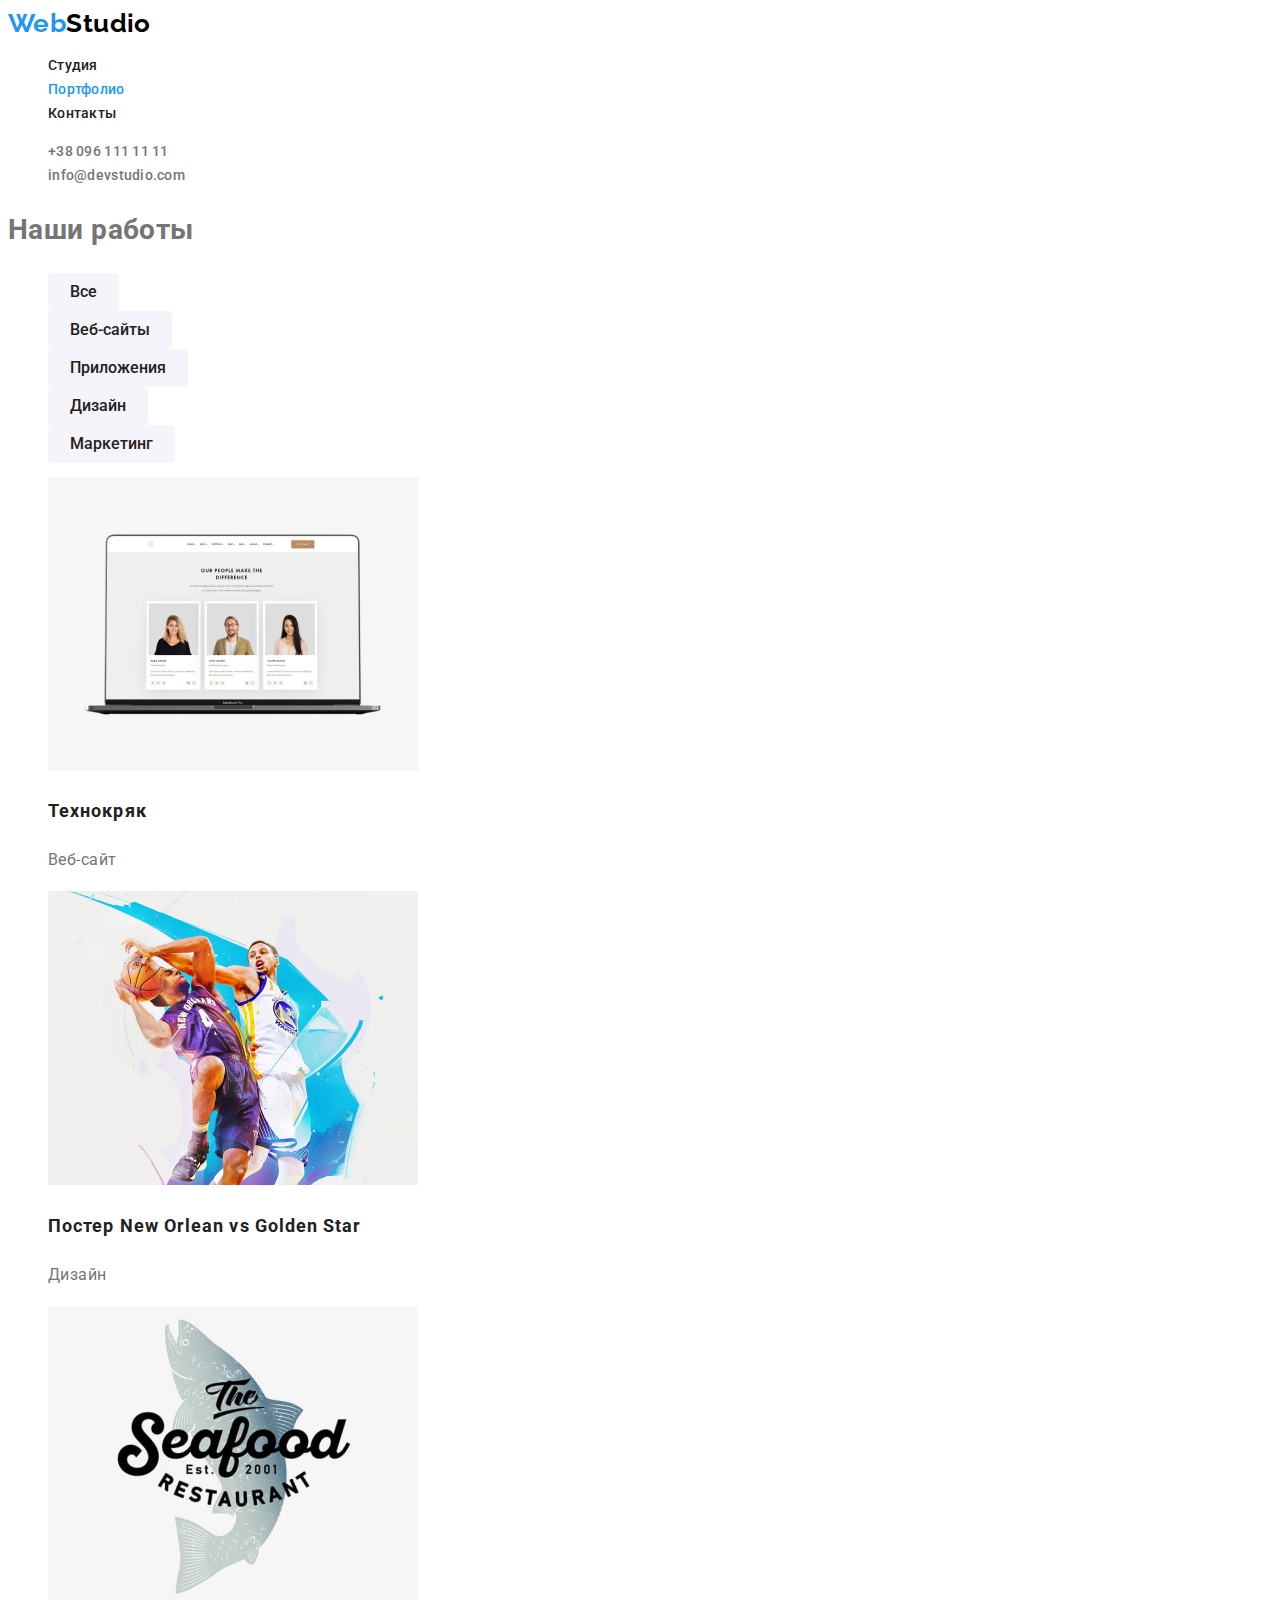
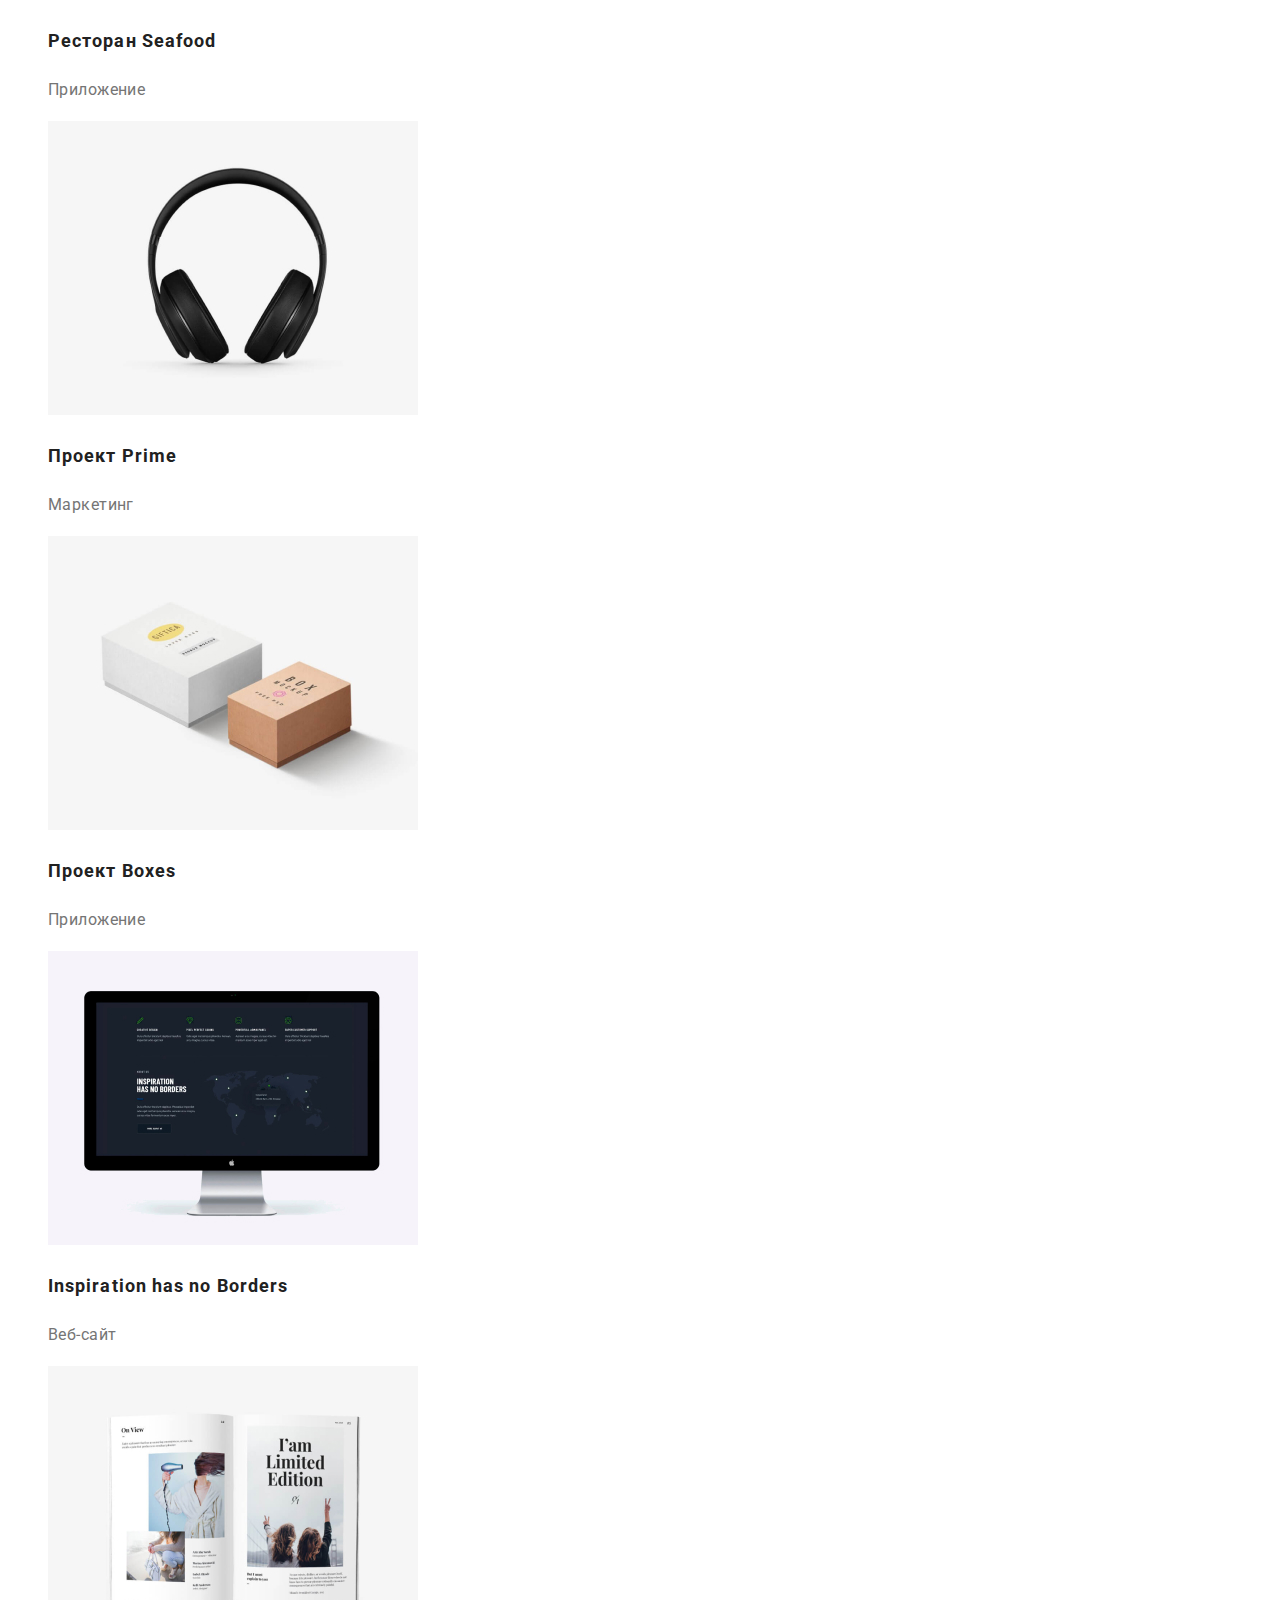
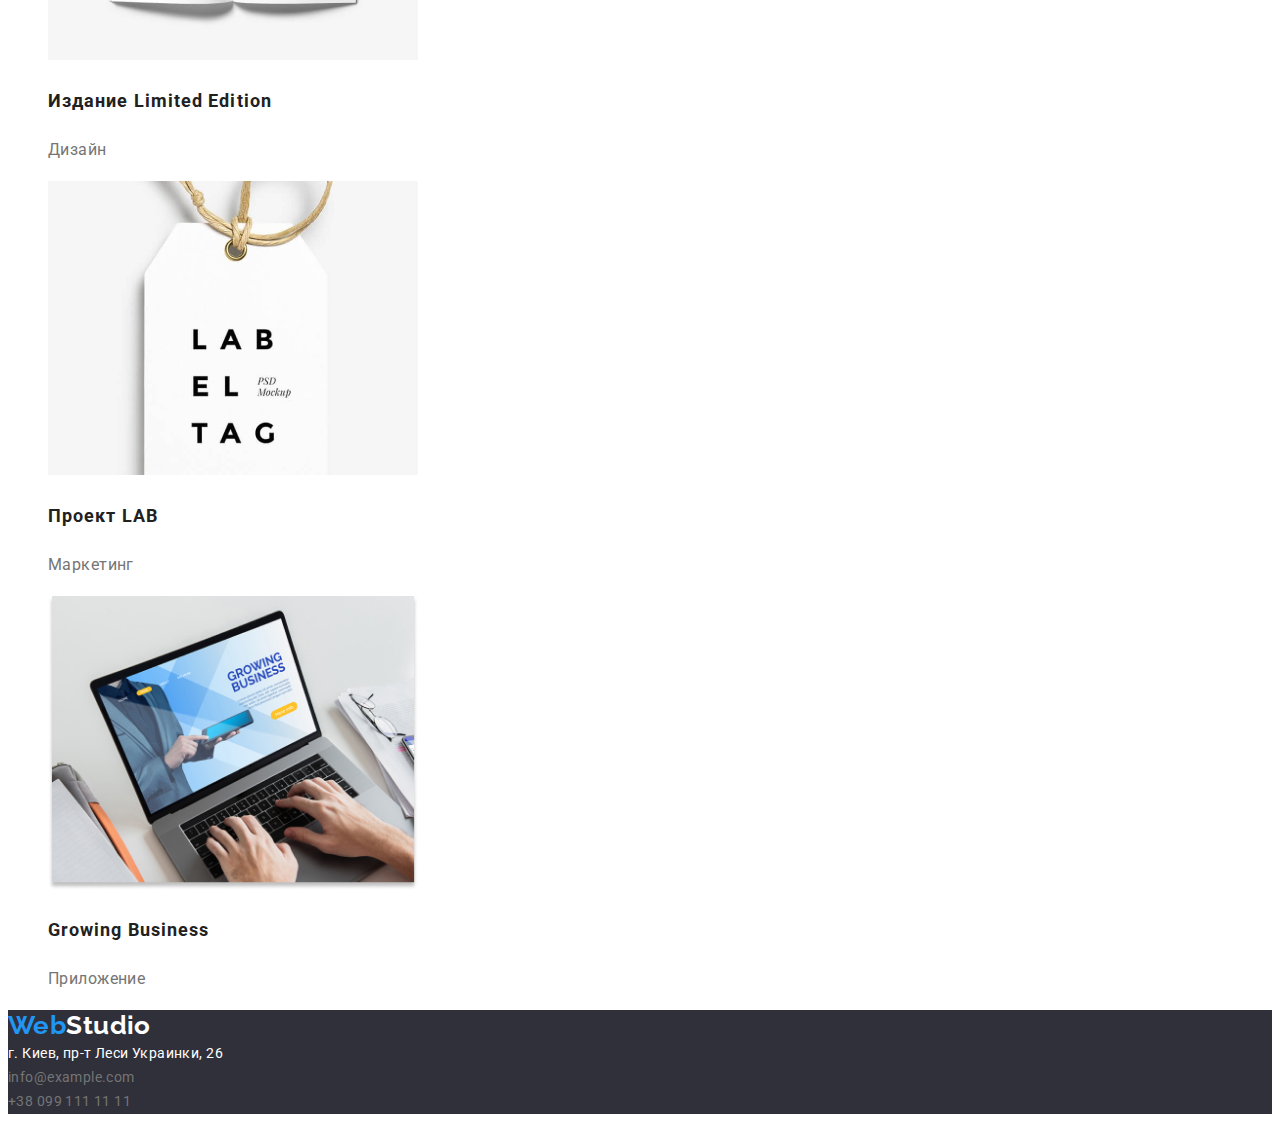
==== portfolio.html @ 56d56ceb "first step  - clon from goit-maarkup-hw-02" ====
<!DOCTYPE html>
<html lang="ru">
<head>
    <meta charset="UTF-8">
    <meta name="viewport" content="width=device-width, initial-scale=1.0">
    <title>Портфолио</title>
    <link rel="preconnect" href="https://fonts.gstatic.com">
    <link href="https://fonts.googleapis.com/css2?family=Raleway:wght@700&family=Roboto:wght@400;500;700;900&display=swap" rel="stylesheet">
    <link rel="stylesheet" href="./css/styles.css">

<body>
    <header>
        <nav>
            <a class="logo" href="./index.html"><span class='accent'>Web</span>Studio</a>
            <ul class="site-nav list">
                <li><a class="link" href="./index.html">Студия</a></li>
                <li><a class="link current" href="./portfolio.html">Портфолио</a></li>
                <li><a class="link" href="">Контакты</a></li>
            </ul>
        </nav>
        <ul class="address list">
            <li><a class="link" href="tel:+380961111111">+38 096 111 11 11</a></li>
            <li><a class="link" href="mailto:info@devstudio.com">info@devstudio.com</a></li>
        </ul>
    </header>

    <main>
        <section>
            <h1>Наши работы</h1>
            <ul class="list">
                <li><button type="button" , class="our-works-button">Все</button></li>
                <li><button type="button" , class="our-works-button">Веб-сайты</button></li>
                <li><button type="button" , class="our-works-button">Приложения</button></li>
                <li><button type="button" , class="our-works-button">Дизайн</button></li>
                <li><button type="button" , class="our-works-button">Маркетинг</button></li>
            </ul>
            <ul class="list">
                <li>
                    <img src="./images/portfolio/img.jpg" width="370" height="294"
                        alt="заглавная страница сайта с тремя фотографиями">
                    <h2 class="list-title">Технокряк</h2>
                    <p class="list-description">Веб-сайт</p>
                </li>
                <li>
                    <img src="./images/portfolio/img-1.jpg" width="370" height="294" alt="фото двух волейболистов">
                    <h2 class="list-title">Постер New Orlean vs Golden Star</h2>
                    <p class="list-description">Дизайн</p>
                </li>
                <li>
                    <img src="./images/portfolio/img-2.jpg" width="370" height="294" alt="Логотип ресторана ">
                    <h2 class="list-title">Ресторан Seafood</h2>
                    <p class="list-description">Приложение</p>
                </li>
                <li>
                    <img src="./images/portfolio/img-3.jpg" width="370" height="294" alt="Фотография наушников">
                    <h2 class="list-title">Проект Prime</h2>
                    <p class="list-description">Маркетинг</p>
                </li>
                <li>
                    <img src="./images/portfolio/img-4.jpg" width="370" height="294" alt="Две картонные коробки">
                    <h2 class="list-title">Проект Boxes</h2>
                    <p class="list-description">Приложение</p>
                </li>
                <li>
                    <img src="./images/portfolio/img-5.jpg" width="370" height="294" alt="Монитор с изображением карты">
                    <h2 class="list-title">Inspiration has no Borders</h2>
                    <p class="list-description">Веб-сайт</p>
                </li>
                <li>
                    <img src="./images/portfolio/img-6.jpg" width="370" height="294" alt="Фотография разворота журнала">
                    <h2 class="list-title">Издание Limited Edition</h2>
                    <p class="list-description">Дизайн</p>
                </li>
                <li>
                    <img src="./images/portfolio/img-7.jpg" width="370" height="294" alt="лейбл на шнурке">
                    <h2 class="list-title">Проект LAB</h2>
                    <p class="list-description">Маркетинг</p>
                </li>
                <li>
                    <img src="./images/portfolio/img-8.jpg" width="370" height="294" alt="фотография открытого ноутбука">
                    <h2 class="list-title">Growing Business</h2>
                    <p class="list-description">Приложение</p>
                </li>
        
            </ul>
        </section>
    </main>
    <footer class='footer'>
        <a class='logo' href="./index.html"><span class='accent'>Web</span>Studio</a>
        <address class='address list'>
            <li class='street'>г. Киев, пр-т Леси Украинки, 26</li>
            <li>info@example.com</li>
            <li>+38 099 111 11 11</li>
        </address>
    </footer>

</body>
</html>
---- css/styles.css ----
:root {
  --primary-text-color: #757575;
  --title-text-color: #212121;
  --accent-color: #2196f3;
  --logo-color: #000000;
  --alternative-color: #ffffff;
  --adress-footer-color: rgb (255, 255, 255, 0.6);
  --primary-bg-color: #ffffff;
  --accent-bg-color: #f5f4fa;
  --alternative-bg-color: #2f303a;
}
body {
  background-color: var(--primary-bg-color);
  color: var(--primary-text-color);
  font-size: 14px;
  line-height: 1.71;
  font-family: Roboto, sans-serif;
  letter-spacing: 0.03em;
}
.logo {
  color: var(--logo-color);
  font-family: Raleway, cursive;
  font-weight: 700;
  font-size: 26px;
  line-height: 1.19;
  text-decoration: none;
}
.accent {
  color: var(--accent-color);
}
/* отключаю стили списков*/
.list {
  list-style: none;
}

/* ----header---- */
.link {
  text-decoration: none;
}
.site-nav .link,
.address .link {
  color: var(--title-text-color);

  font-weight: 500;
  font-size: 14px;
  line-height: 1.14;
  letter-spacing: 0.02em;
}
.address .link {
  color: var(--primary-text-color);
}

.link:hover,
.link:focus,
.site-nav .link.current {
  color: var(--accent-color);
}
/* ----end header---- */

/*------hero----------*/
.hero {
  background-color: var(--alternative-bg-color);
}

.hero-h1 {
  color: var(--alternative-color);

  font-family: Roboto;
  font-weight: 900;
  font-size: 44px;
  line-height: 1.36;
  text-align: center;
  letter-spacing: 0.06em;
  text-transform: uppercase;
}
.button {
  background-color: var(--accent-color);
  color: var(--alternative-color);
  border: none;
  border-radius: 4px;
  padding: 10px 32px;
  font-weight: 700;
  font-size: 16px;
  line-height: 1.87;
  display: flex;
  align-items: center;
  text-align: center;
  letter-spacing: 0.06em;
}

/*------end hero------*/

/*------section-------*/
.section {
  background-color: var(--primary-bg-color);
}
.section-h2 {
  color: var(--title-text-color);

  font-weight: 700;
  font-size: 36px;
  line-height: 1.17;
  text-align: center;
}

/*------end section---*/

/*---features-list----*/

.features-list {
  color: var(--title-text-color);

  font-weight: 700;
  font-size: 14px;
  line-height: 1.14;
  text-transform: uppercase;
}

/*--end features-list-*/

/*--------teams-------*/

.teams-list {
  color: var(--title-text-color);

  font-weight: 500;
  font-size: 16px;
  line-height: 1.19;
  text-align: center;
}

/*------end teams-----*/

.footer {
  background-color: var(--alternative-bg-color);
}

.footer .logo {
  color: var(--alternative-color);
}

.footer .address {
  color: var(--adress-footer-color);
  font-style: normal;
  font-weight: 400;
}
.street {
  color: var(--alternative-color);
}

/*------styles for portfolio-------------*/

.list-title {
  color: var(--title-text-color);

  font-size: 18px;
  line-height: 2;
  letter-spacing: 0.06em;
}
.list-description {
  font-size: 16px;
  line-height: 1.875;
}

.our-works-button {
  background-color: var(--accent-bg-color);
  color: var(--title-text-color);
  border: none;
  border-radius: 4px;
  padding: 6px 22px;
  font-family: Roboto, sans-serif;
  font-weight: 500;
  font-size: 16px;
  line-height: 1.62;

  text-align: center;
}
.our-works-button:hover,
.our-works-button:focus {
  background-color: var(--accent-color);
  color: var(--alternative-color);
}
/*------end styles for portfolio-------------*/
/* цвет текста #757575
    цвет заголовков #212121
    синий цвет выделенных заголовков
        лого, кнопок #2196F3
    цвет лого #000000
    цвет белого текста и белого фона #FFFFFF
    цвет серого фона для кнопок и сектора #F5F4FA
    цвет фона футтера #2F303A
    цвет адреса в футере #FFFFFF 60%
    */ ;
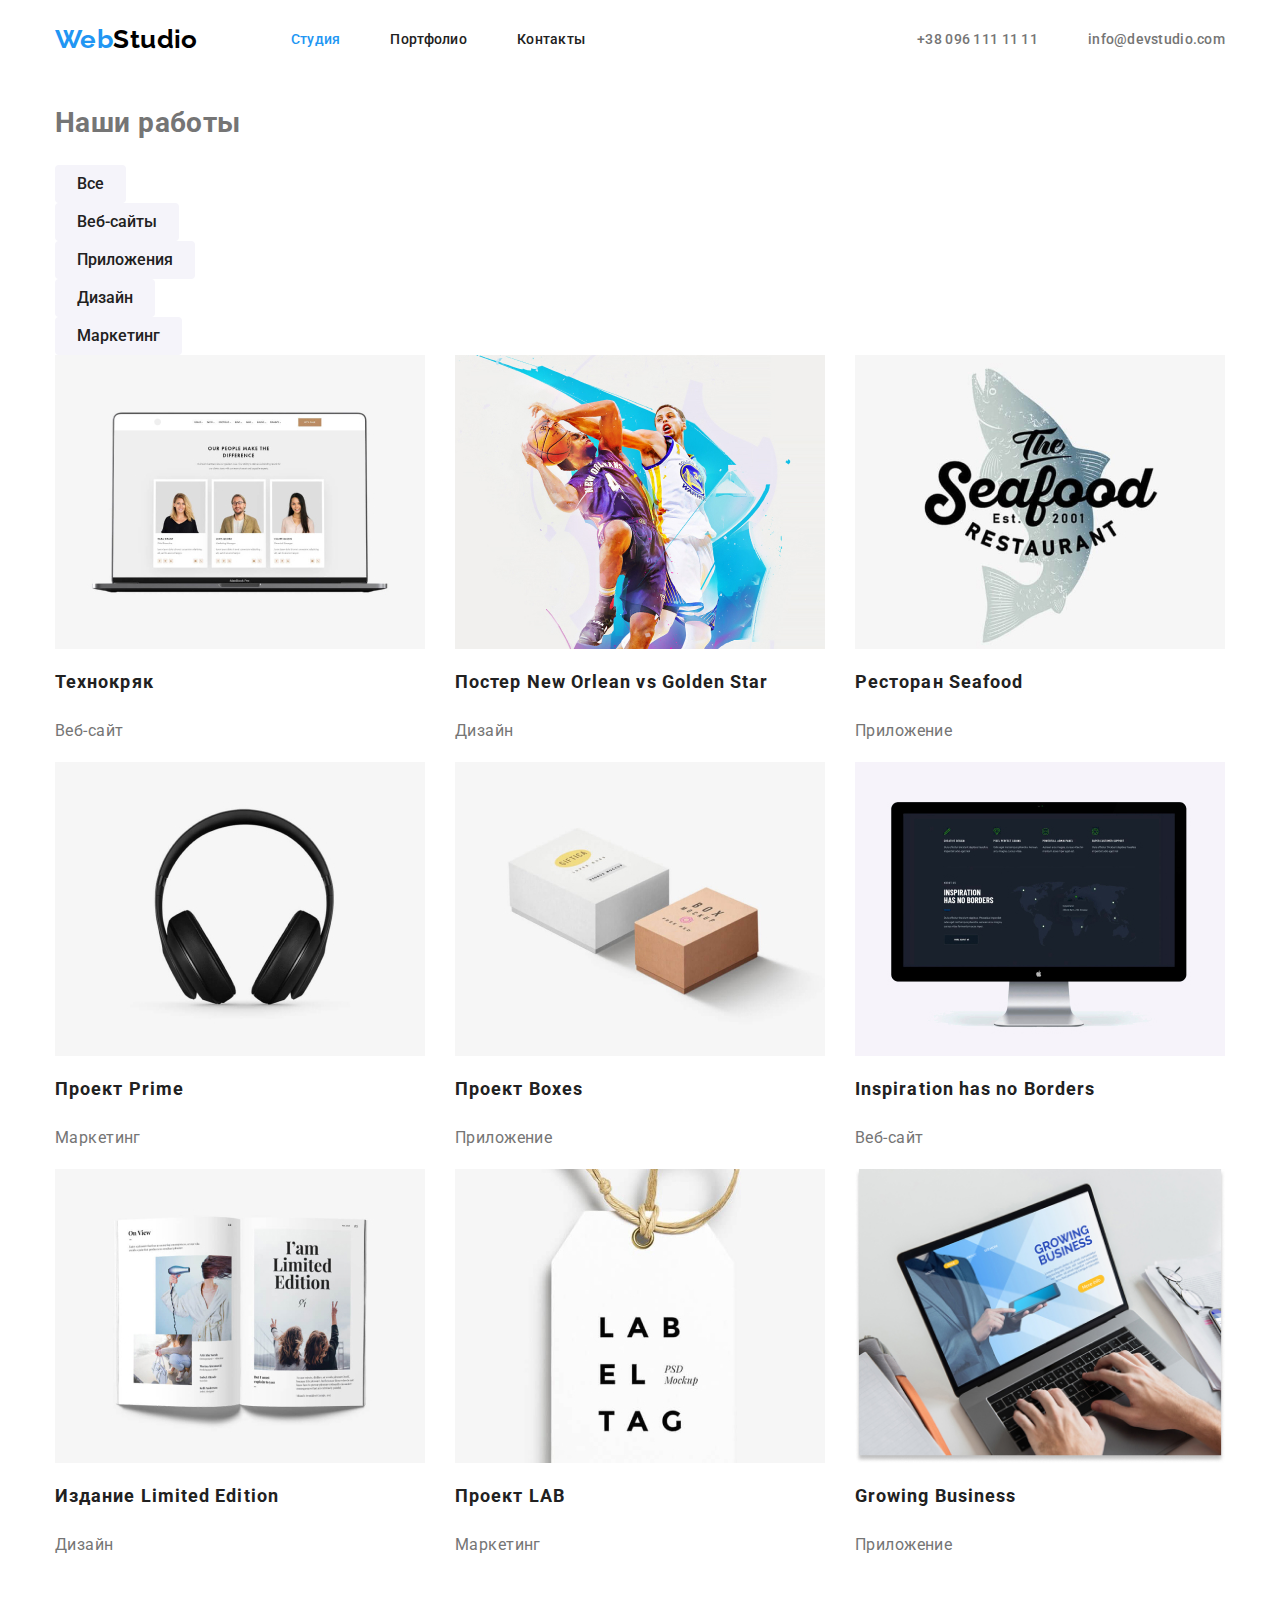
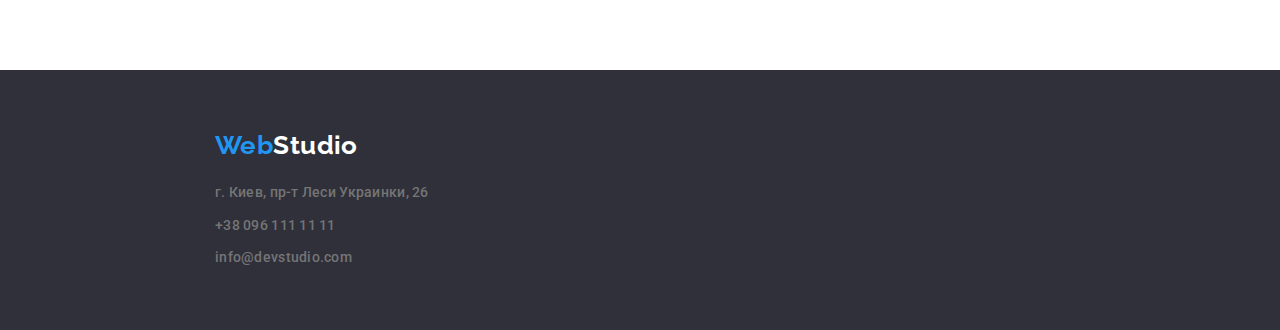
==== commit fdcee28a: "first" ====
--- a/portfolio.html
+++ b/portfolio.html
@@ -6,26 +6,29 @@
     <title>Портфолио</title>
     <link rel="preconnect" href="https://fonts.gstatic.com">
     <link href="https://fonts.googleapis.com/css2?family=Raleway:wght@700&family=Roboto:wght@400;500;700;900&display=swap" rel="stylesheet">
+    <link rel="stylesheet" href="https://cdnjs.cloudflare.com/ajax/libs/modern-normalize/1.0.0/modern-normalize.min.css">
     <link rel="stylesheet" href="./css/styles.css">
 
 <body>
-    <header>
-        <nav>
-            <a class="logo" href="./index.html"><span class='accent'>Web</span>Studio</a>
-            <ul class="site-nav list">
-                <li><a class="link" href="./index.html">Студия</a></li>
-                <li><a class="link current" href="./portfolio.html">Портфолио</a></li>
-                <li><a class="link" href="">Контакты</a></li>
-            </ul>
-        </nav>
-        <ul class="address list">
-            <li><a class="link" href="tel:+380961111111">+38 096 111 11 11</a></li>
-            <li><a class="link" href="mailto:info@devstudio.com">info@devstudio.com</a></li>
-        </ul>
-    </header>
+        <header>
+            <div class="horizontal-flex container">
+                <nav class="horizontal-flex">
+                    <a class="logo" href="./index.html"><span class='accent'>Web</span>Studio</a>
+                    <ul class="horizontal-flex site-nav list">
+                        <li><a class="link current" href="./index.html">Студия</a></li>
+                        <li><a class="link" href="./portfolio.html">Портфолио</a></li>
+                        <li><a class="link last-child" href="">Контакты</a></li>
+                    </ul>
+                </nav>
+                <ul class="horizontal-flex address list">
+                    <li><a class="link" href="tel:+380961111111">+38 096 111 11 11</a></li>
+                    <li><a class="link last-child" href="mailto:info@devstudio.com">info@devstudio.com</a></li>
+                </ul>
+            </div>
+        </header>
 
     <main>
-        <section>
+        <section class = 'container'>
             <h1>Наши работы</h1>
             <ul class="list">
                 <li><button type="button" , class="our-works-button">Все</button></li>
@@ -34,7 +37,8 @@
                 <li><button type="button" , class="our-works-button">Дизайн</button></li>
                 <li><button type="button" , class="our-works-button">Маркетинг</button></li>
             </ul>
-            <ul class="list">
+
+            <ul class="list grid-flex">
                 <li>
                     <img src="./images/portfolio/img.jpg" width="370" height="294"
                         alt="заглавная страница сайта с тремя фотографиями">
@@ -86,12 +90,24 @@
         </section>
     </main>
     <footer class='footer'>
-        <a class='logo' href="./index.html"><span class='accent'>Web</span>Studio</a>
-        <address class='address list'>
-            <li class='street'>г. Киев, пр-т Леси Украинки, 26</li>
-            <li>info@example.com</li>
-            <li>+38 099 111 11 11</li>
-        </address>
+        <div class="container">
+            <a class='logo' href="./index.html"><span class='accent'>Web</span>Studio</a>
+            <address class='address'>
+                <ul class='list'>
+                    <li class='footer-list'>
+                        <a class='street link' href='https://goo.gl/maps/ssaZGnjNMrTu6JDE8'>г. Киев, пр-т Леси Украинки,
+                            26</a>
+                    </li>
+                    <li class='footer-list'>
+                        <a class=" link" href="tel:+380961111111">+38 096 111 11 11</a>
+                    </li>
+                    <li class=''>
+                        <a class="link last-child" href="mailto:info@devstudio.com">info@devstudio.com</a>
+                    </li>
+    
+                </ul>
+            </address>
+        </div>
     </footer>
 
 </body>
--- a/css/styles.css
+++ b/css/styles.css
@@ -8,6 +8,7 @@
   --primary-bg-color: #ffffff;
   --accent-bg-color: #f5f4fa;
   --alternative-bg-color: #2f303a;
+  --color-shadow: rgba(0, 0, 0, 0.15);
 }
 body {
   background-color: var(--primary-bg-color);
@@ -17,25 +18,51 @@
   font-family: Roboto, sans-serif;
   letter-spacing: 0.03em;
 }
+
+.container {
+  margin-left: auto;
+  margin-right: auto;
+
+  padding-left: 15px;
+  padding-right: 15px;
+  width: 1200px;
+}
+
+.horizontal-flex {
+  display: flex;
+  align-items: center;
+}
 .logo {
+  display: block;
   color: var(--logo-color);
   font-family: Raleway, cursive;
   font-weight: 700;
   font-size: 26px;
   line-height: 1.19;
   text-decoration: none;
+  margin-right: 93px;
 }
 .accent {
   color: var(--accent-color);
 }
 /* отключаю стили списков*/
 .list {
+  padding: 0;
+  margin: 0;
   list-style: none;
 }
 
 /* ----header---- */
+header {
+  padding-top: 24px;
+  padding-bottom: 25px;
+}
 .link {
   text-decoration: none;
+  margin-right: 50px;
+}
+.horizontal-flex.address {
+  margin-left: auto;
 }
 .site-nav .link,
 .address .link {
@@ -60,6 +87,14 @@
 /*------hero----------*/
 .hero {
   background-color: var(--alternative-bg-color);
+  text-align: center;
+  margin-left: auto;
+  margin-right: auto;
+  padding-top: 200px;
+  padding-bottom: 200px;
+  padding-left: 452px;
+  padding-right: 452px;
+  width: 1600px;
 }
 
 .hero-h1 {
@@ -69,15 +104,18 @@
   font-weight: 900;
   font-size: 44px;
   line-height: 1.36;
-  text-align: center;
+
   letter-spacing: 0.06em;
   text-transform: uppercase;
+  margin-top: 0px;
+  margin-bottom: 30px;
 }
 .button {
   background-color: var(--accent-color);
   color: var(--alternative-color);
   border: none;
   border-radius: 4px;
+  box-shadow: 0px 4px 4px var(--color-shadow);
   padding: 10px 32px;
   font-weight: 700;
   font-size: 16px;
@@ -86,13 +124,21 @@
   align-items: center;
   text-align: center;
   letter-spacing: 0.06em;
+  margin-left: auto;
+  margin-right: auto;
+  /*margin-bottom: 200px;*/
 }
 
 /*------end hero------*/
 
 /*------section-------*/
+img {
+  display: block;
+}
 .section {
   background-color: var(--primary-bg-color);
+  padding-top: 94px;
+  /*--padding-bottom: 94px;--*/
 }
 .section-h2 {
   color: var(--title-text-color);
@@ -101,6 +147,9 @@
   font-size: 36px;
   line-height: 1.17;
   text-align: center;
+
+  margin-top: 0;
+  margin-bottom: 50px;
 }
 
 /*------end section---*/
@@ -114,12 +163,29 @@
   font-size: 14px;
   line-height: 1.14;
   text-transform: uppercase;
-}
-
+  margin-top: 0;
+  margin-bottom: 10px;
+}
+.features li {
+  width: 270px;
+  margin-right: 30px;
+}
+.features li:last-child {
+  margin-right: 0;
+}
+.features > p {
+  margin-top: 0;
+  margin-bottom: 0px;
+}
 /*--end features-list-*/
 
 /*--------teams-------*/
-
+.actions .list li:not(:last-child) {
+  margin-right: 30px;
+}
+.teams .list li:not(:last-child) {
+  margin-right: 30px;
+}
 .teams-list {
   color: var(--title-text-color);
 
@@ -127,16 +193,35 @@
   font-size: 16px;
   line-height: 1.19;
   text-align: center;
-}
-
+  margin-top: 0;
+  margin-bottom: 10px;
+}
+
+.card-label {
+  width: 270px;
+  padding-top: 30px;
+  padding-bottom: 30px;
+  text-align: center;
+}
+.card-label p {
+  margin: 0;
+}
 /*------end teams-----*/
 
+/*------footer--------*/
 .footer {
+  margin-left: auto;
+  margin-right: auto;
   background-color: var(--alternative-bg-color);
+  width: 1600px;
+  padding-top: 60px;
+  padding-bottom: 60px;
+  margin-top: 94px;
 }
 
 .footer .logo {
   color: var(--alternative-color);
+  margin-bottom: 20px;
 }
 
 .footer .address {
@@ -147,20 +232,12 @@
 .street {
   color: var(--alternative-color);
 }
+.footer-list {
+  margin-bottom: 9px;
+}
+/*------ end footer--------*/
 
 /*------styles for portfolio-------------*/
-
-.list-title {
-  color: var(--title-text-color);
-
-  font-size: 18px;
-  line-height: 2;
-  letter-spacing: 0.06em;
-}
-.list-description {
-  font-size: 16px;
-  line-height: 1.875;
-}
 
 .our-works-button {
   background-color: var(--accent-bg-color);
@@ -179,6 +256,30 @@
 .our-works-button:focus {
   background-color: var(--accent-color);
   color: var(--alternative-color);
+}
+.grid-flex {
+  display: flex;
+  flex-wrap: wrap;
+}
+.list-title {
+  color: var(--title-text-color);
+
+  font-size: 18px;
+  line-height: 2;
+  letter-spacing: 0.06em;
+}
+.list-description {
+  font-size: 16px;
+  line-height: 1.875;
+}
+.grid-flex li {
+  margin-right: 30px;
+}
+.grid-flex li:nth-child(3n) {
+  margin-right: 0;
+}
+.last-child {
+  margin-right: 0;
 }
 /*------end styles for portfolio-------------*/
 /* цвет текста #757575
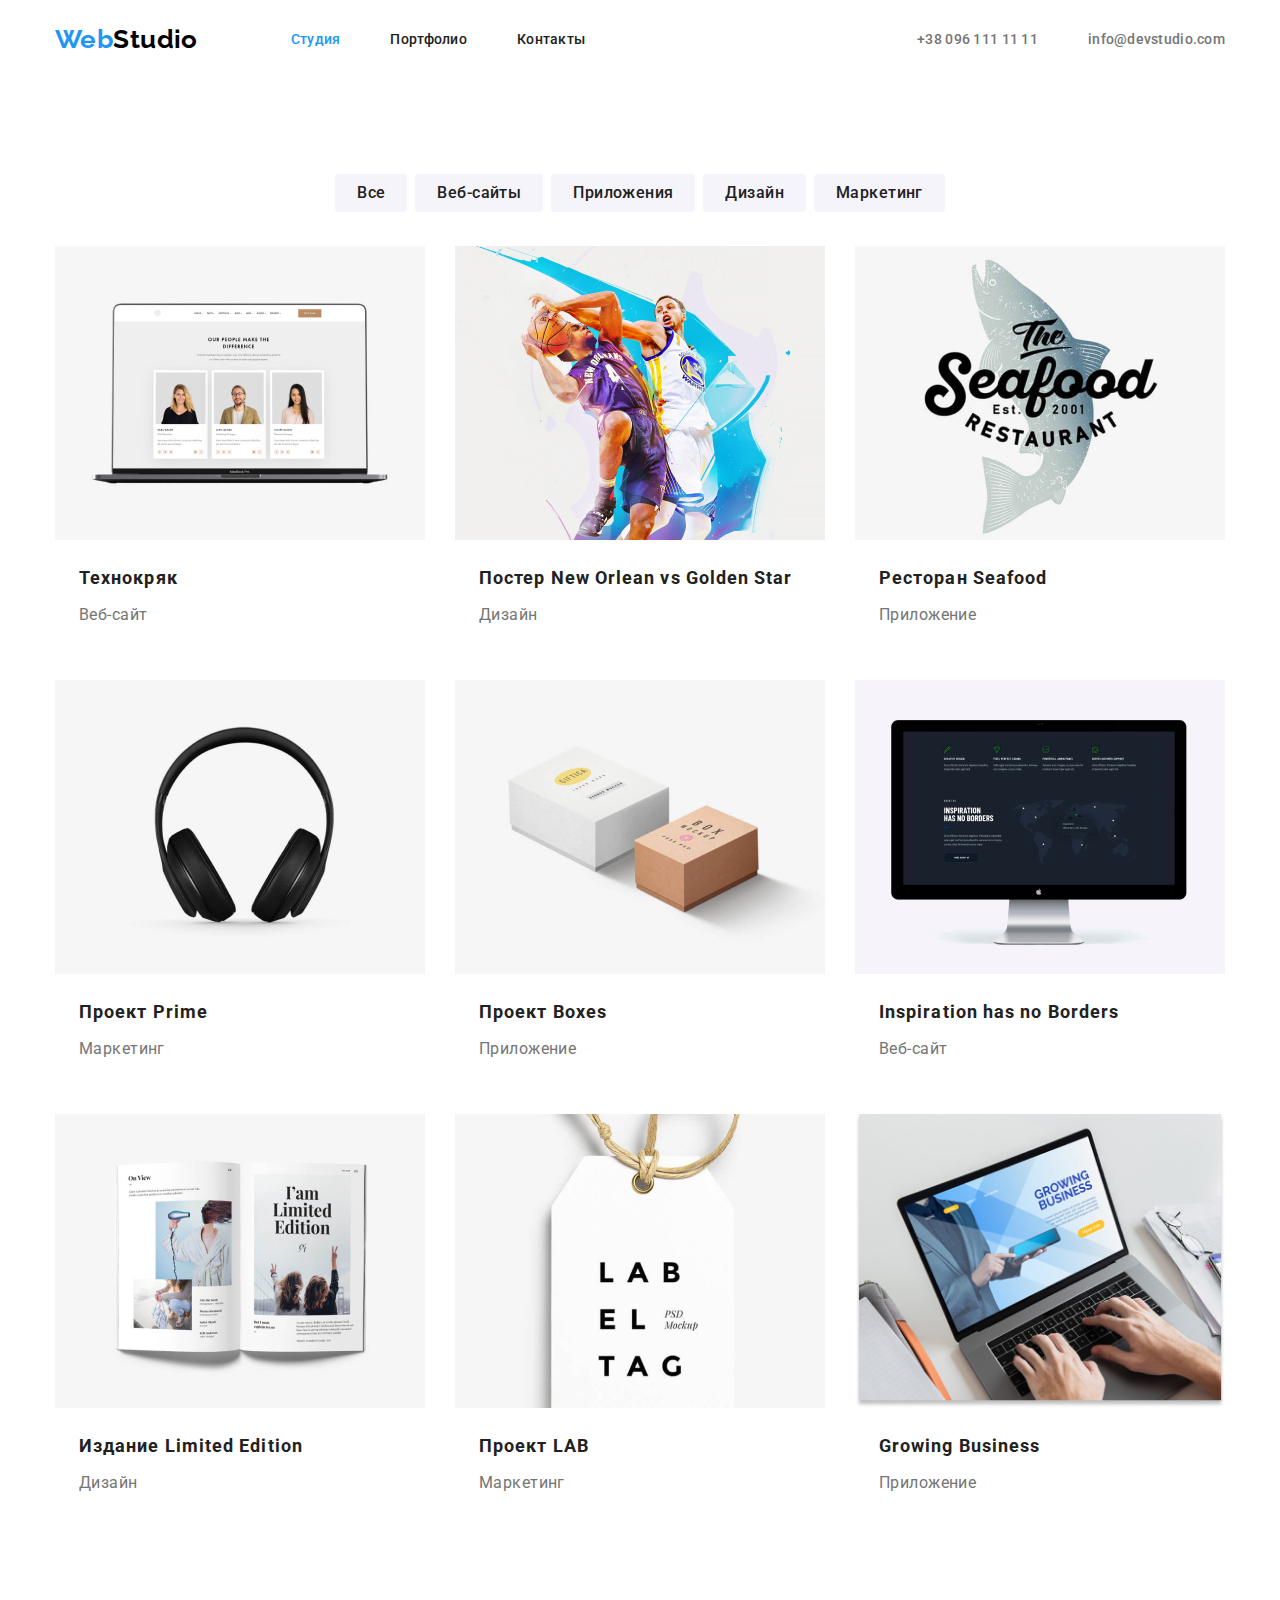
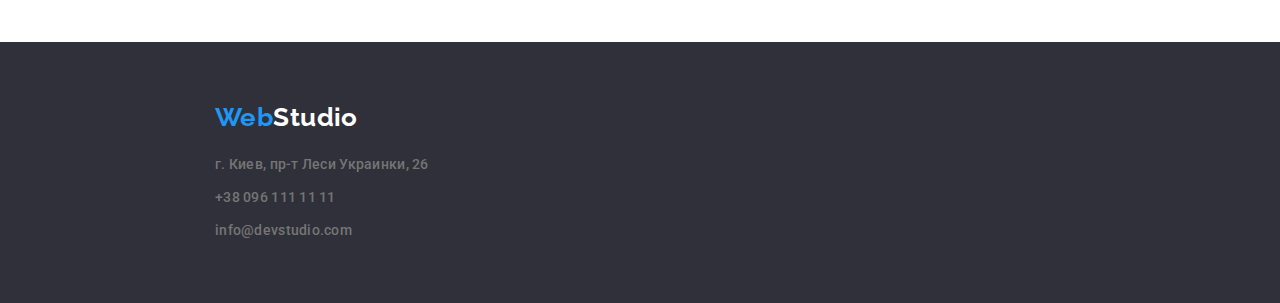
==== commit a96be9ce: "готова к сдаче дз" ====
--- a/portfolio.html
+++ b/portfolio.html
@@ -28,62 +28,80 @@
         </header>
 
     <main>
-        <section class = 'container'>
-            <h1>Наши работы</h1>
-            <ul class="list">
-                <li><button type="button" , class="our-works-button">Все</button></li>
-                <li><button type="button" , class="our-works-button">Веб-сайты</button></li>
-                <li><button type="button" , class="our-works-button">Приложения</button></li>
-                <li><button type="button" , class="our-works-button">Дизайн</button></li>
-                <li><button type="button" , class="our-works-button">Маркетинг</button></li>
+        <section class = 'container section'>
+            <h1 class = "visually-hidden">Наши работы</h1>
+            <ul class="horizontal-flex filters-our-works list">
+                <li><a href = "", class="link our-works-button">Все</a></li>
+                <li><a href = "", class="link our-works-button">Веб-сайты</a></li>
+                <li><a href = "", class="link our-works-button">Приложения</a></li>
+                <li><a href = "", class="link our-works-button">Дизайн</a></li>
+                <li><a href = "", class="link our-works-button last-child">Маркетинг</a></li>
             </ul>
 
             <ul class="list grid-flex">
                 <li>
                     <img src="./images/portfolio/img.jpg" width="370" height="294"
                         alt="заглавная страница сайта с тремя фотографиями">
-                    <h2 class="list-title">Технокряк</h2>
-                    <p class="list-description">Веб-сайт</p>
+                    <div class = "card-box-descriprion">
+                        <h2 class="list-title">Технокряк</h2>
+                        <p class="list-description">Веб-сайт</p>
+                    </div>
                 </li>
                 <li>
                     <img src="./images/portfolio/img-1.jpg" width="370" height="294" alt="фото двух волейболистов">
-                    <h2 class="list-title">Постер New Orlean vs Golden Star</h2>
-                    <p class="list-description">Дизайн</p>
+                    <div class = "card-box-descriprion">
+                        <h2 class="list-title">Постер New Orlean vs Golden Star</h2>
+                        <p class="list-description">Дизайн</p>
+                    </div>
                 </li>
                 <li>
                     <img src="./images/portfolio/img-2.jpg" width="370" height="294" alt="Логотип ресторана ">
-                    <h2 class="list-title">Ресторан Seafood</h2>
-                    <p class="list-description">Приложение</p>
+                    <div class = "card-box-descriprion">
+                        <h2 class="list-title">Ресторан Seafood</h2>
+                        <p class="list-description">Приложение</p>
+                    </div>
                 </li>
                 <li>
                     <img src="./images/portfolio/img-3.jpg" width="370" height="294" alt="Фотография наушников">
-                    <h2 class="list-title">Проект Prime</h2>
-                    <p class="list-description">Маркетинг</p>
+                    <div class = "card-box-descriprion">
+                        <h2 class="list-title">Проект Prime</h2>
+                        <p class="list-description">Маркетинг</p>
+                    </div>
                 </li>
                 <li>
                     <img src="./images/portfolio/img-4.jpg" width="370" height="294" alt="Две картонные коробки">
-                    <h2 class="list-title">Проект Boxes</h2>
-                    <p class="list-description">Приложение</p>
+                    <div class = "card-box-descriprion">
+                        <h2 class="list-title">Проект Boxes</h2>
+                        <p class="list-description">Приложение</p>
+                    </div>
                 </li>
                 <li>
                     <img src="./images/portfolio/img-5.jpg" width="370" height="294" alt="Монитор с изображением карты">
-                    <h2 class="list-title">Inspiration has no Borders</h2>
-                    <p class="list-description">Веб-сайт</p>
+                    <div class = "card-box-descriprion">
+                        <h2 class="list-title">Inspiration has no Borders</h2>
+                        <p class="list-description">Веб-сайт</p>
+                    </div class = "card-box-descriprion">
                 </li>
                 <li>
                     <img src="./images/portfolio/img-6.jpg" width="370" height="294" alt="Фотография разворота журнала">
-                    <h2 class="list-title">Издание Limited Edition</h2>
-                    <p class="list-description">Дизайн</p>
+                    <div class = "card-box-descriprion">
+                        <h2 class="list-title">Издание Limited Edition</h2>
+                        <p class="list-description">Дизайн</p>
+                    </div>
                 </li>
                 <li>
                     <img src="./images/portfolio/img-7.jpg" width="370" height="294" alt="лейбл на шнурке">
-                    <h2 class="list-title">Проект LAB</h2>
-                    <p class="list-description">Маркетинг</p>
+                    <div class = "card-box-descriprion">
+                        <h2 class="list-title">Проект LAB</h2>
+                        <p class="list-description">Маркетинг</p>
+                    </div>
                 </li>
                 <li>
                     <img src="./images/portfolio/img-8.jpg" width="370" height="294" alt="фотография открытого ноутбука">
-                    <h2 class="list-title">Growing Business</h2>
-                    <p class="list-description">Приложение</p>
+                    <div class = "card-box-descriprion">
+                        <h2 class="list-title">Growing Business</h2>
+                        <p class="list-description">Приложение</p>
+                    </div>
                 </li>
         
             </ul>
--- a/css/styles.css
+++ b/css/styles.css
@@ -27,6 +27,13 @@
   padding-right: 15px;
   width: 1200px;
 }
+.visually-hidden {
+  position: absolute;
+  clip: rect(0 0 0 0);
+  width: 1px;
+  height: 1px;
+  margin: -1px;
+}
 
 .horizontal-flex {
   display: flex;
@@ -110,7 +117,7 @@
   margin-top: 0px;
   margin-bottom: 30px;
 }
-.button {
+.button-hero {
   background-color: var(--accent-color);
   color: var(--alternative-color);
   border: none;
@@ -238,13 +245,20 @@
 /*------ end footer--------*/
 
 /*------styles for portfolio-------------*/
-
+.filters-our-works {
+  margin-bottom: 34px;
+  justify-content: center;
+}
 .our-works-button {
+  display: inline-block;
   background-color: var(--accent-bg-color);
   color: var(--title-text-color);
   border: none;
   border-radius: 4px;
-  padding: 6px 22px;
+  padding-top: 6px;
+  padding-bottom: 6px;
+  padding-left: 22px;
+  padding-right: 22px;
   font-family: Roboto, sans-serif;
   font-weight: 500;
   font-size: 16px;
@@ -252,6 +266,10 @@
 
   text-align: center;
 }
+.our-works-button {
+  margin-right: 8px;
+}
+
 .our-works-button:hover,
 .our-works-button:focus {
   background-color: var(--accent-color);
@@ -261,23 +279,40 @@
   display: flex;
   flex-wrap: wrap;
 }
+.card-box-descriprion {
+  margin-top: 20px;
+  margin-bottom: 20px;
+  margin-left: 24px;
+  margin-right: 24px;
+}
+
 .list-title {
   color: var(--title-text-color);
+  margin-top: 0;
+  margin-bottom: 0;
 
   font-size: 18px;
   line-height: 2;
   letter-spacing: 0.06em;
 }
 .list-description {
+  margin-top: 0;
+  margin-bottom: 0;
+  padding-top: 4px;
   font-size: 16px;
   line-height: 1.875;
 }
 .grid-flex li {
   margin-right: 30px;
+  margin-bottom: 30px;
 }
 .grid-flex li:nth-child(3n) {
   margin-right: 0;
 }
+.grid-flex li:nth-last-child(3-n) {
+  margin-bottom: 0;
+}
+
 .last-child {
   margin-right: 0;
 }
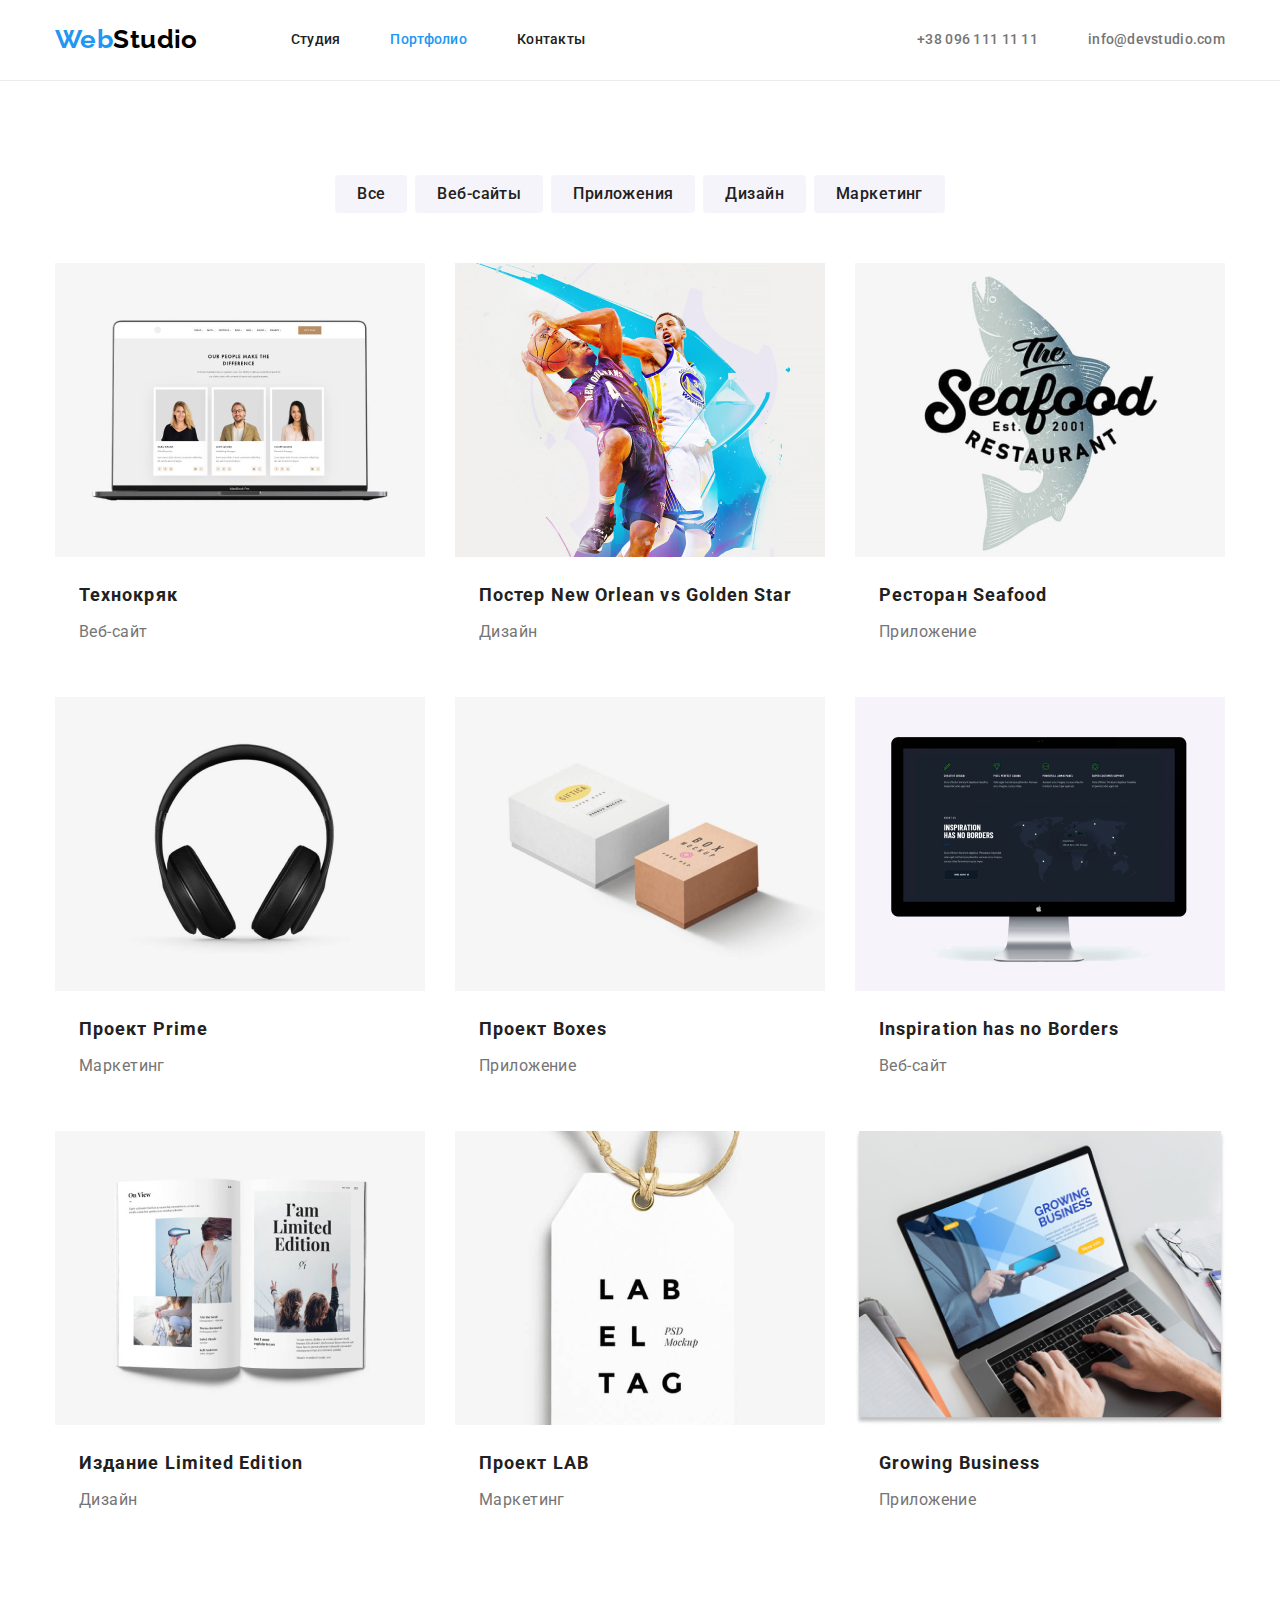
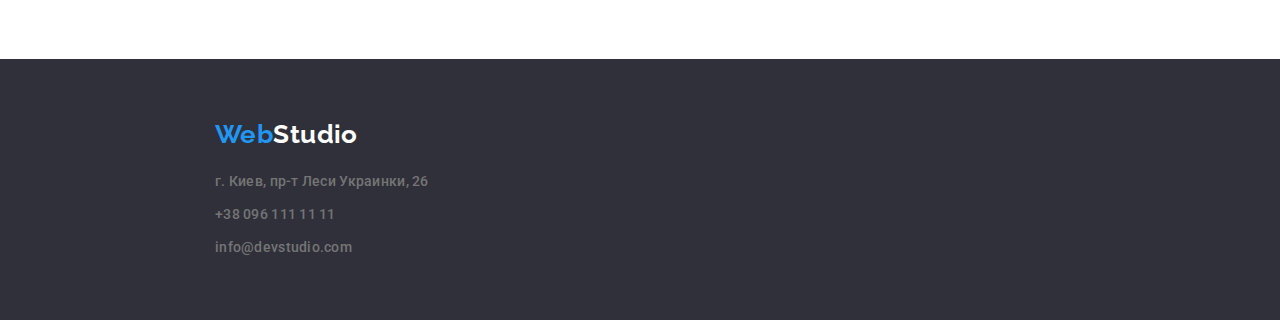
==== commit bd12dce2: "добавила линию под header" ====
--- a/portfolio.html
+++ b/portfolio.html
@@ -15,8 +15,8 @@
                 <nav class="horizontal-flex">
                     <a class="logo" href="./index.html"><span class='accent'>Web</span>Studio</a>
                     <ul class="horizontal-flex site-nav list">
-                        <li><a class="link current" href="./index.html">Студия</a></li>
-                        <li><a class="link" href="./portfolio.html">Портфолио</a></li>
+                        <li><a class="link " href="./index.html">Студия</a></li>
+                        <li><a class="link current" href="./portfolio.html">Портфолио</a></li>
                         <li><a class="link last-child" href="">Контакты</a></li>
                     </ul>
                 </nav>
--- a/css/styles.css
+++ b/css/styles.css
@@ -9,6 +9,7 @@
   --accent-bg-color: #f5f4fa;
   --alternative-bg-color: #2f303a;
   --color-shadow: rgba(0, 0, 0, 0.15);
+  --color-border-header: #ececec;
 }
 body {
   background-color: var(--primary-bg-color);
@@ -63,6 +64,7 @@
 header {
   padding-top: 24px;
   padding-bottom: 25px;
+  border-bottom: 1px solid var(--color-border-header);
 }
 .link {
   text-decoration: none;
@@ -248,8 +250,10 @@
 .filters-our-works {
   margin-bottom: 34px;
   justify-content: center;
+  padding-bottom: 16px;
 }
 .our-works-button {
+  cursor: pointer;
   display: inline-block;
   background-color: var(--accent-bg-color);
   color: var(--title-text-color);
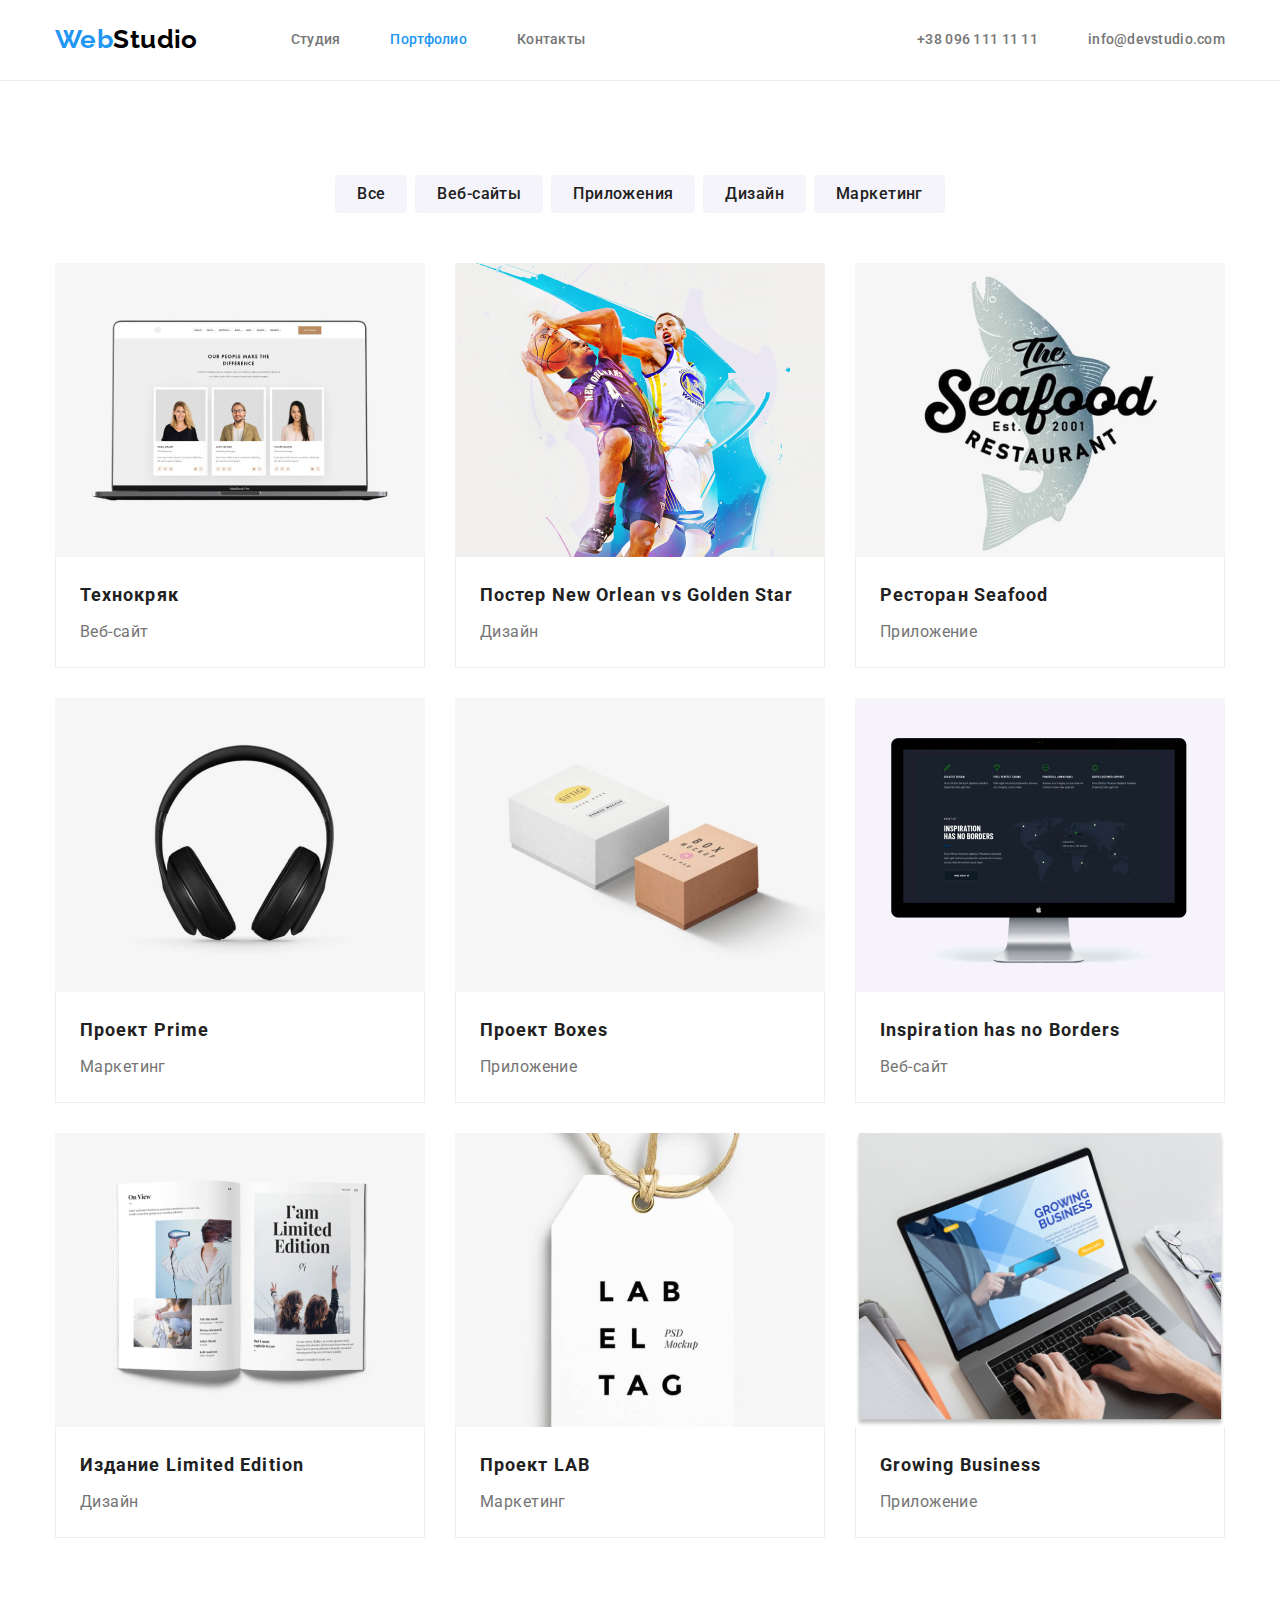
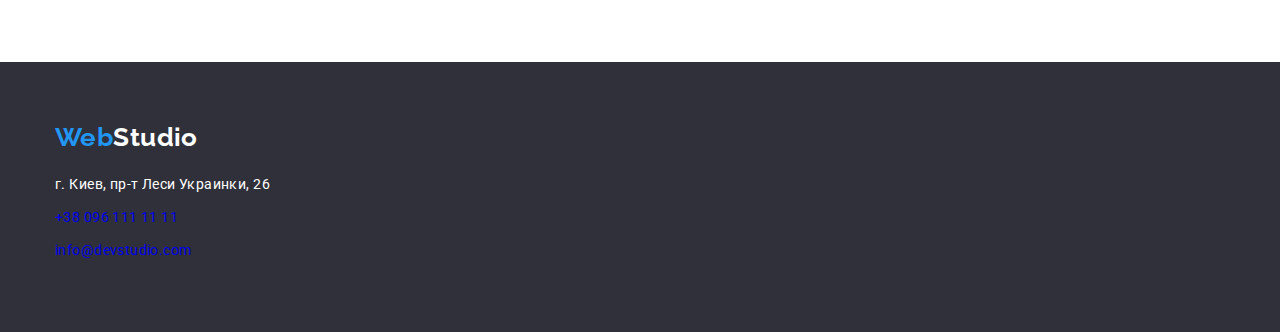
==== commit 0b604e20: "виправлення помилок першоъ здачи" ====
--- a/portfolio.html
+++ b/portfolio.html
@@ -16,11 +16,11 @@
                     <a class="logo" href="./index.html"><span class='accent'>Web</span>Studio</a>
                     <ul class="horizontal-flex site-nav list">
                         <li><a class="link " href="./index.html">Студия</a></li>
-                        <li><a class="link current" href="./portfolio.html">Портфолио</a></li>
-                        <li><a class="link last-child" href="">Контакты</a></li>
+                        <li><a class="link  current" href="./portfolio.html">Портфолио</a></li>
+                        <li><a class="link  last-child" href="">Контакты</a></li>
                     </ul>
                 </nav>
-                <ul class="horizontal-flex address list">
+                <ul class="horizontal-flex header-address list">
                     <li><a class="link" href="tel:+380961111111">+38 096 111 11 11</a></li>
                     <li><a class="link last-child" href="mailto:info@devstudio.com">info@devstudio.com</a></li>
                 </ul>
@@ -28,101 +28,102 @@
         </header>
 
     <main>
-        <section class = 'container section'>
-            <h1 class = "visually-hidden">Наши работы</h1>
-            <ul class="horizontal-flex filters-our-works list">
-                <li><a href = "", class="link our-works-button">Все</a></li>
-                <li><a href = "", class="link our-works-button">Веб-сайты</a></li>
-                <li><a href = "", class="link our-works-button">Приложения</a></li>
-                <li><a href = "", class="link our-works-button">Дизайн</a></li>
-                <li><a href = "", class="link our-works-button last-child">Маркетинг</a></li>
-            </ul>
-
-            <ul class="list grid-flex">
-                <li>
-                    <img src="./images/portfolio/img.jpg" width="370" height="294"
-                        alt="заглавная страница сайта с тремя фотографиями">
-                    <div class = "card-box-descriprion">
-                        <h2 class="list-title">Технокряк</h2>
-                        <p class="list-description">Веб-сайт</p>
-                    </div>
-                </li>
-                <li>
-                    <img src="./images/portfolio/img-1.jpg" width="370" height="294" alt="фото двух волейболистов">
-                    <div class = "card-box-descriprion">
-                        <h2 class="list-title">Постер New Orlean vs Golden Star</h2>
-                        <p class="list-description">Дизайн</p>
-                    </div>
-                </li>
-                <li>
-                    <img src="./images/portfolio/img-2.jpg" width="370" height="294" alt="Логотип ресторана ">
-                    <div class = "card-box-descriprion">
-                        <h2 class="list-title">Ресторан Seafood</h2>
-                        <p class="list-description">Приложение</p>
-                    </div>
-                </li>
-                <li>
-                    <img src="./images/portfolio/img-3.jpg" width="370" height="294" alt="Фотография наушников">
-                    <div class = "card-box-descriprion">
-                        <h2 class="list-title">Проект Prime</h2>
-                        <p class="list-description">Маркетинг</p>
-                    </div>
-                </li>
-                <li>
-                    <img src="./images/portfolio/img-4.jpg" width="370" height="294" alt="Две картонные коробки">
-                    <div class = "card-box-descriprion">
-                        <h2 class="list-title">Проект Boxes</h2>
-                        <p class="list-description">Приложение</p>
-                    </div>
-                </li>
-                <li>
-                    <img src="./images/portfolio/img-5.jpg" width="370" height="294" alt="Монитор с изображением карты">
-                    <div class = "card-box-descriprion">
-                        <h2 class="list-title">Inspiration has no Borders</h2>
-                        <p class="list-description">Веб-сайт</p>
-                    </div class = "card-box-descriprion">
-                </li>
-                <li>
-                    <img src="./images/portfolio/img-6.jpg" width="370" height="294" alt="Фотография разворота журнала">
-                    <div class = "card-box-descriprion">
-                        <h2 class="list-title">Издание Limited Edition</h2>
-                        <p class="list-description">Дизайн</p>
-                    </div>
-                </li>
-                <li>
-                    <img src="./images/portfolio/img-7.jpg" width="370" height="294" alt="лейбл на шнурке">
-                    <div class = "card-box-descriprion">
-                        <h2 class="list-title">Проект LAB</h2>
-                        <p class="list-description">Маркетинг</p>
-                    </div>
-                </li>
-                <li>
-                    <img src="./images/portfolio/img-8.jpg" width="370" height="294" alt="фотография открытого ноутбука">
-                    <div class = "card-box-descriprion">
-                        <h2 class="list-title">Growing Business</h2>
-                        <p class="list-description">Приложение</p>
-                    </div>
-                </li>
-        
-            </ul>
+        <section class = 'section our-works'>
+            <div class = "container">
+                <h1 class="visually-hidden">Наши работы</h1>
+                <ul class="horizontal-flex filters-our-works list">
+                    <li><a href="" class="link our-works-button">Все</a></li>
+                    <li><a href="" class="link our-works-button">Веб-сайты</a></li>
+                    <li><a href="" class="link our-works-button">Приложения</a></li>
+                    <li><a href="" class="link our-works-button">Дизайн</a></li>
+                    <li><a href="" class="link our-works-button last-child">Маркетинг</a></li>
+                </ul>
+                
+                <ul class="list grid-flex">
+                    <li>
+                        <img src="./images/portfolio/img.jpg" width="370" height="294"
+                            alt="заглавная страница сайта с тремя фотографиями">
+                        <div class="card-box-description">
+                            <h2 class="list-title">Технокряк</h2>
+                            <p class="list-description">Веб-сайт</p>
+                        </div>
+                    </li>
+                    <li>
+                        <img src="./images/portfolio/img-1.jpg" width="370" height="294" alt="фото двух волейболистов">
+                        <div class="card-box-description">
+                            <h2 class="list-title">Постер New Orlean vs Golden Star</h2>
+                            <p class="list-description">Дизайн</p>
+                        </div>
+                    </li>
+                    <li>
+                        <img src="./images/portfolio/img-2.jpg" width="370" height="294" alt="Логотип ресторана ">
+                        <div class="card-box-description">
+                            <h2 class="list-title">Ресторан Seafood</h2>
+                            <p class="list-description">Приложение</p>
+                        </div>
+                    </li>
+                    <li>
+                        <img src="./images/portfolio/img-3.jpg" width="370" height="294" alt="Фотография наушников">
+                        <div class="card-box-description">
+                            <h2 class="list-title">Проект Prime</h2>
+                            <p class="list-description">Маркетинг</p>
+                        </div>
+                    </li>
+                    <li>
+                        <img src="./images/portfolio/img-4.jpg" width="370" height="294" alt="Две картонные коробки">
+                        <div class="card-box-description">
+                            <h2 class="list-title">Проект Boxes</h2>
+                            <p class="list-description">Приложение</p>
+                        </div>
+                    </li>
+                    <li>
+                        <img src="./images/portfolio/img-5.jpg" width="370" height="294" alt="Монитор с изображением карты">
+                        <div class="card-box-description">
+                            <h2 class="list-title">Inspiration has no Borders</h2>
+                            <p class="list-description">Веб-сайт</p>
+                        </div>
+                    </li>
+                    <li>
+                        <img src="./images/portfolio/img-6.jpg" width="370" height="294" alt="Фотография разворота журнала">
+                        <div class="card-box-description">
+                            <h2 class="list-title">Издание Limited Edition</h2>
+                            <p class="list-description">Дизайн</p>
+                        </div>
+                    </li>
+                    <li>
+                        <img src="./images/portfolio/img-7.jpg" width="370" height="294" alt="лейбл на шнурке">
+                        <div class="card-box-description">
+                            <h2 class="list-title">Проект LAB</h2>
+                            <p class="list-description">Маркетинг</p>
+                        </div>
+                    </li>
+                    <li>
+                        <img src="./images/portfolio/img-8.jpg" width="370" height="294" alt="фотография открытого ноутбука">
+                        <div class="card-box-description">
+                            <h2 class="list-title">Growing Business</h2>
+                            <p class="list-description">Приложение</p>
+                        </div>
+                    </li>
+                
+                </ul>
+            </div>
         </section>
     </main>
     <footer class='footer'>
         <div class="container">
             <a class='logo' href="./index.html"><span class='accent'>Web</span>Studio</a>
-            <address class='address'>
+            <address class='footer-address'>
                 <ul class='list'>
                     <li class='footer-list'>
-                        <a class='street link' href='https://goo.gl/maps/ssaZGnjNMrTu6JDE8'>г. Киев, пр-т Леси Украинки,
-                            26</a>
+                        <a class='street link' href='https://goo.gl/maps/ssaZGnjNMrTu6JDE8'>г. Киев, пр-т Леси Украинки, 26</a>
                     </li>
-                    <li class='footer-list'>
+                    <li class='footer-list not-address'>
                         <a class=" link" href="tel:+380961111111">+38 096 111 11 11</a>
                     </li>
-                    <li class=''>
+                    <li class='footer-list not-address'>
                         <a class="link last-child" href="mailto:info@devstudio.com">info@devstudio.com</a>
                     </li>
-    
+        
                 </ul>
             </address>
         </div>
--- a/css/styles.css
+++ b/css/styles.css
@@ -10,6 +10,7 @@
   --alternative-bg-color: #2f303a;
   --color-shadow: rgba(0, 0, 0, 0.15);
   --color-border-header: #ececec;
+  --color-border-cards: #eeeeee;
 }
 body {
   background-color: var(--primary-bg-color);
@@ -70,19 +71,15 @@
   text-decoration: none;
   margin-right: 50px;
 }
-.horizontal-flex.address {
+.horizontal-flex.header-address {
   margin-left: auto;
 }
 .site-nav .link,
-.address .link {
-  color: var(--title-text-color);
-
+.header-address .link {
   font-weight: 500;
   font-size: 14px;
   line-height: 1.14;
   letter-spacing: 0.02em;
-}
-.address .link {
   color: var(--primary-text-color);
 }
 
@@ -101,9 +98,6 @@
   margin-right: auto;
   padding-top: 200px;
   padding-bottom: 200px;
-  padding-left: 452px;
-  padding-right: 452px;
-  width: 1600px;
 }
 
 .hero-h1 {
@@ -192,6 +186,10 @@
 .actions .list li:not(:last-child) {
   margin-right: 30px;
 }
+.teams,
+.actions {
+  margin-bottom: 94px;
+}
 .teams .list li:not(:last-child) {
   margin-right: 30px;
 }
@@ -222,10 +220,9 @@
   margin-left: auto;
   margin-right: auto;
   background-color: var(--alternative-bg-color);
-  width: 1600px;
+
   padding-top: 60px;
   padding-bottom: 60px;
-  margin-top: 94px;
 }
 
 .footer .logo {
@@ -233,13 +230,15 @@
   margin-bottom: 20px;
 }
 
-.footer .address {
+.footer-list.not-address {
   color: var(--adress-footer-color);
   font-style: normal;
   font-weight: 400;
 }
-.street {
-  color: var(--alternative-color);
+
+.street.link {
+  color: var(--alternative-color);
+  font-style: normal;
 }
 .footer-list {
   margin-bottom: 9px;
@@ -247,6 +246,10 @@
 /*------ end footer--------*/
 
 /*------styles for portfolio-------------*/
+.our-works {
+  margin-bottom: 94px;
+}
+
 .filters-our-works {
   margin-bottom: 34px;
   justify-content: center;
@@ -283,11 +286,14 @@
   display: flex;
   flex-wrap: wrap;
 }
-.card-box-descriprion {
-  margin-top: 20px;
-  margin-bottom: 20px;
-  margin-left: 24px;
-  margin-right: 24px;
+.card-box-description {
+  padding-top: 20px;
+  padding-bottom: 20px;
+  padding-left: 24px;
+  padding-right: 24px;
+  border-right: 1px solid var(--color-border-cards);
+  border-left: 1px solid var(--color-border-cards);
+  border-bottom: 1px solid var(--color-border-cards);
 }
 
 .list-title {
